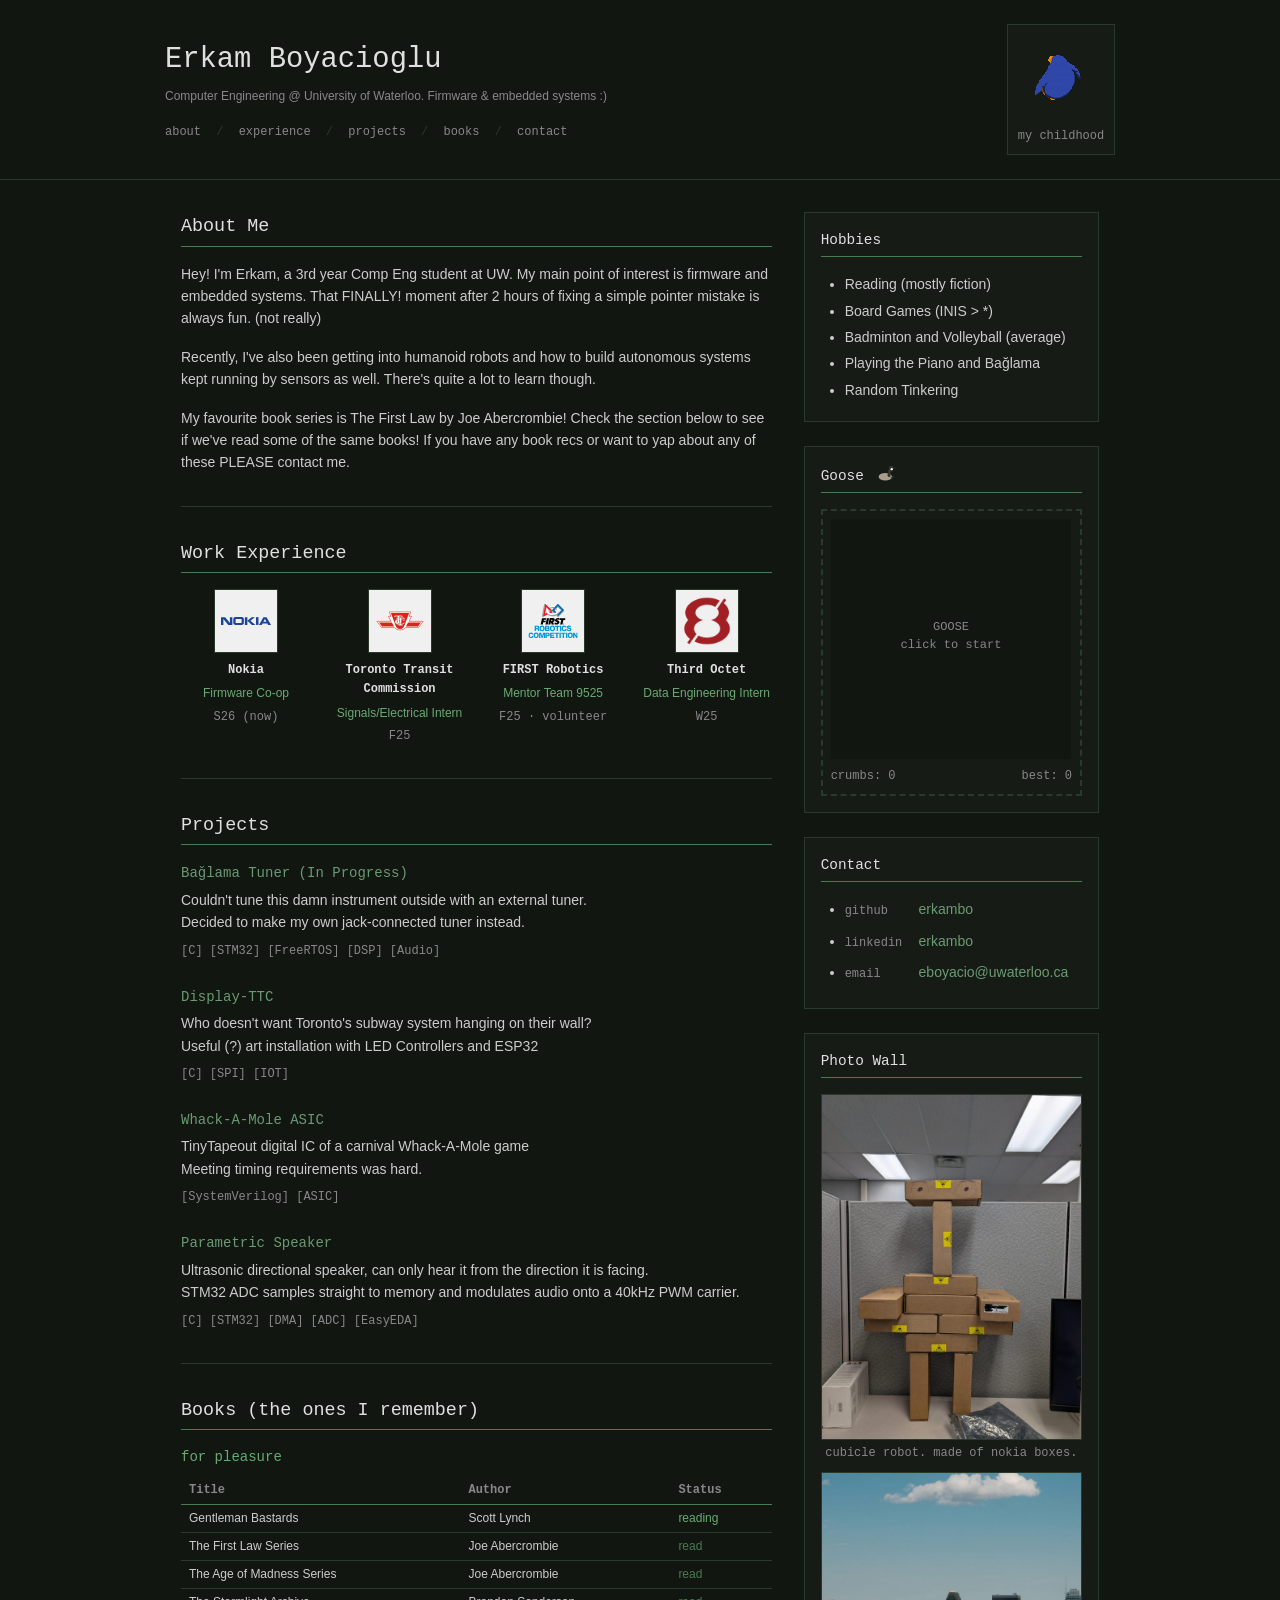
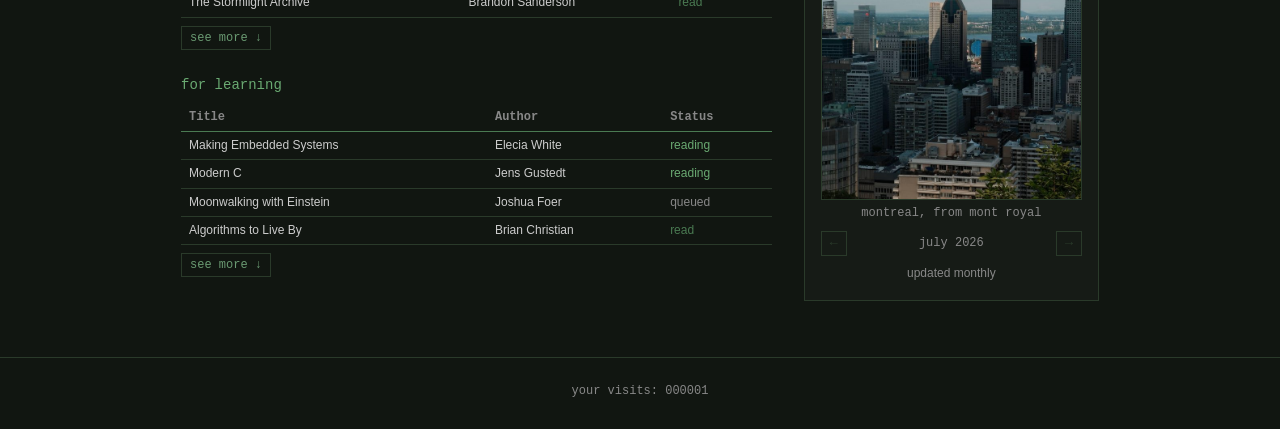
==== index.html @ 50c306fb "initial commit for personal website erkamboyacioglu.com" ====
<!DOCTYPE html>
<html lang="en">
<head>
  <meta charset="UTF-8">
  <meta name="viewport" content="width=device-width, initial-scale=1.0">
  <title>Erkam Boyacioglu</title>
  <meta name="description" content="Erkam Boyacioglu, Computer Engineering student at the University of Waterloo.">

  <!-- Link Posting -->
  <meta property="og:title" content="Erkam Boyacioglu">
  <meta property="og:description" content="Computer Engineering @ University of Waterloo. Firmware and embedded systems.">
  <meta property="og:type" content="website">
  <meta name="theme-color" content="#111611">

  <link rel="icon" href="images/favicon.svg" type="image/svg+xml">
  <link rel="stylesheet" href="style.css">
</head>
<body>

  <header class="header">
    <div class="header-inner">
      <div class="header-text">
        <h1>Erkam Boyacioglu</h1>
        <p class="tagline">Computer Engineering @ University of Waterloo. Firmware & embedded systems :)</p>
        <nav class="nav">
          <a href="#about">about</a>
          <span class="nav-sep">/</span>
          <a href="#experience">experience</a>
          <span class="nav-sep">/</span>
          <a href="#projects">projects</a>
          <span class="nav-sep">/</span>
          <a href="#books">books</a>
          <span class="nav-sep">/</span>
          <a href="#contact">contact</a>
        </nav>
      </div>
      <div class="penguin-box">
        <img class="header-penguin" src="images/penguin.gif" alt="dancing penguin">
        <span class="penguin-caption">my childhood</span>
      </div>
    </div>
  </header>

  <div class="page">
    <div class="layout">

      <main class="main">

        <section class="section" id="about">
          <h2>About Me</h2>
          <p>
            Hey! I'm Erkam, a 3rd year Comp Eng student at UW. My main point of interest is
            firmware and embedded systems. That FINALLY! moment after 2 hours of fixing a
            simple pointer mistake is always fun. (not really)
          </p>
          <p>
            Recently, I've also been getting into humanoid robots and how to build autonomous
            systems kept running by sensors as well. There's quite a lot to learn though.
          </p>
          <p>
            My favourite book series is The First Law by Joe Abercrombie! Check the section
            below to see if we've read some of the same books! If you have any book recs or
            want to yap about any of these PLEASE contact me.
          </p>
        </section>

        <section class="section" id="experience">
          <h2>Work Experience</h2>

          <div class="exp-strip">
            <div class="exp-item">
              <img class="job-logo" src="images/nokia.svg" alt="Nokia logo">
              <span class="exp-company">Nokia</span>
              <span class="exp-role">Firmware Co-op</span>
              <span class="exp-term">S26 (now)</span>
            </div>

            <div class="exp-item">
              <img class="job-logo" src="images/ttc.svg" alt="Toronto Transit Commission logo">
              <span class="exp-company">Toronto Transit Commission</span>
              <span class="exp-role">Signals/Electrical Intern</span>
              <span class="exp-term">F25</span>
            </div>

            <div class="exp-item">
              <img class="job-logo" src="images/first.svg" alt="FIRST Robotics Competition logo">
              <span class="exp-company">FIRST Robotics</span>
              <span class="exp-role">Mentor Team 9525</span>
              <span class="exp-term">F25 · volunteer</span>
            </div>

            <div class="exp-item">
              <img class="job-logo" src="images/thirdoctet.png" alt="Third Octet logo">
              <span class="exp-company">Third Octet</span>
              <span class="exp-role">Data Engineering Intern</span>
              <span class="exp-term">W25</span>
            </div>
          </div>
        </section>

        <section class="section" id="projects">
          <h2>Projects</h2>

          <div class="project">
            <a href="#" class="project-name">Bağlama Tuner (In Progress)</a>
            <p class="project-desc">
              Couldn't tune this damn instrument outside with an external tuner.<br>
              Decided to make my own jack-connected tuner instead.
            </p>
            <span class="project-tags">[C] [STM32] [FreeRTOS] [DSP] [Audio]</span>
          </div>

          <div class="project">
            <a href="https://github.com/erkambo/DisplayTTC" class="project-name" target="_blank" rel="noopener">Display-TTC</a>
            <p class="project-desc">
              Who doesn't want Toronto's subway system hanging on their wall?<br>
              Useful (?) art installation with LED Controllers and ESP32
            </p>
            <span class="project-tags">[C] [SPI] [IOT]</span>
          </div>

          <div class="project">
            <a href="https://github.com/erkambo/TT_Whack_A_Mole_SKY" class="project-name" target="_blank" rel="noopener">Whack-A-Mole ASIC</a>
            <p class="project-desc">
              TinyTapeout digital IC of a carnival Whack-A-Mole game <br>
              Meeting timing requirements was hard.
            </p>
            <span class="project-tags">[SystemVerilog] [ASIC]</span>
          </div>

          <div class="project">
            <a href="https://drive.google.com/drive/folders/1IisuDQECQvtYK-EaD0oUk9ZENFJvVL59?usp=sharing" class="project-name" target="_blank" rel="noopener">Parametric Speaker</a>
            <p class="project-desc">
              Ultrasonic directional speaker, can only hear it from the direction it is facing.<br>
              STM32 ADC samples straight to memory and modulates audio onto a 40kHz PWM carrier.
            </p>
            <span class="project-tags">[C] [STM32] [DMA] [ADC] [EasyEDA]</span>
          </div>
        </section>

        <section class="section" id="books">
          <h2>Books (the ones I remember)</h2>

          <div class="books-sub">
            <h3>for pleasure</h3>
            <table class="books-table">
              <thead>
                <tr>
                  <th>Title</th>
                  <th>Author</th>
                  <th>Status</th>
                </tr>
              </thead>
              <tbody>
                <tr>
                  <td>Gentleman Bastards</td>
                  <td>Scott Lynch</td>
                  <td class="status-reading">reading</td>
                </tr>
                <tr>
                  <td>The First Law Series</td>
                  <td>Joe Abercrombie</td>
                  <td class="status-read">read</td>
                </tr>
                <tr>
                  <td>The Age of Madness Series</td>
                  <td>Joe Abercrombie</td>
                  <td class="status-read">read</td>
                </tr>
                <tr>
                  <td>The Stormlight Archive</td>
                  <td>Brandon Sanderson</td>
                  <td class="status-read">read</td>
                </tr>
                <tr class="extra">
                  <td>3 Body Problem Series</td>
                  <td>Cixin Liu</td>
                  <td class="status-read">read</td>
                </tr>

                <tr class="extra">
                  <td>Hobbit + Lord of The Rings</td>
                  <td>J.R.R. Tolkien</td>
                  <td class="status-read">read</td>
                </tr>

                <tr class="extra">
                  <td>Crime and Punishment</td>
                  <td>Fyodor D.</td>
                  <td class="status-read">read</td>
                </tr>

                <tr class="extra">
                  <td>The Black Company Series</td>
                  <td>Glen Cook</td>
                  <td class="status-read">read</td>
                </tr>

                <tr class="extra">
                  <td>The Powdermage Series</td>
                  <td>Brian McClellan</td>
                  <td class="status-read">read</td>
                </tr>

                <tr class="extra">
                  <td>The Acts of Caine Series</td>
                  <td>Matthew Stover</td>
                  <td class="status-read">read</td>
                </tr>

                <tr class="extra">
                  <td>King of Thorns Series</td>
                  <td>Mark Lawrence</td>
                  <td class="status-read">read</td>
                </tr>


                <tr class="extra">
                  <td>Dune (Books 1-2)</td>
                  <td>Frank Herbert</td>
                  <td class="status-read">read</td>
                </tr>

                <tr class="extra">
                  <td>The Kite Runner + Thousand Splendid Suns</td>
                  <td>Khaled Hosseini</td>
                  <td class="status-read">read</td>
                </tr>

                <tr class="extra">
                  <td>1984</td>
                  <td>George Orwell</td>
                  <td class="status-read">read</td>
                </tr>

              
                <tr class="extra">
                  <td>Watership Down</td>
                  <td>Richard Adams</td>
                  <td class="status-read">read</td>
                </tr>

              
                <tr class="extra">
                  <td>World War Z</td>
                  <td>Max Brooks</td>
                  <td class="status-read">read</td>
                </tr>
            
                <tr class="extra">
                  <td>The Alchemist</td>
                  <td>Paulo Coelho</td>
                  <td class="status-read">read</td>
                </tr>
              

              </tbody>
            </table>
            <button class="see-more">see more ↓</button>
          </div>

          <div class="books-sub">
            <h3>for learning</h3>
            <table class="books-table">
              <thead>
                <tr>
                  <th>Title</th>
                  <th>Author</th>
                  <th>Status</th>
                </tr>
              </thead>
              <tbody>
                <tr>
                  <td>Making Embedded Systems</td>
                  <td>Elecia White</td>
                  <td class="status-reading">reading</td>
                </tr>
                <tr>
                  <td>Modern C</td>
                  <td>Jens Gustedt</td>
                  <td class="status-reading">reading</td>
                </tr>
                <tr>
                  <td>Moonwalking with Einstein</td>
                  <td>Joshua Foer</td>
                  <td class="status-queued">queued</td>
                </tr>
                <tr>
                  <td>Algorithms to Live By</td>
                  <td>Brian Christian</td>
                  <td class="status-read">read</td>
                </tr>

                <tr class="extra">
                  <td>Atomic Habits</td>
                  <td>James Clear</td>
                  <td class="status-read">read</td>
                </tr>

              </tbody>
            </table>
            <button class="see-more">see more ↓</button>
          </div>
        </section>

      </main>

      <aside class="sidebar">

        <div class="sidebar-block">
          <h2>Hobbies</h2>
          <ul>
            <li>Reading (mostly fiction)</li>
            <li>Board Games (INIS > *)</li>
            <li>Badminton and Volleyball (average)</li>
            <li>Playing the Piano and Bağlama</li>
            <li>Random Tinkering</li>
          </ul>
        </div>

        <div class="sidebar-block">
          <h2>Goose
            <svg class="goose-icon" viewBox="0 0 24 24" width="20" height="20" aria-hidden="true">
              <ellipse cx="10" cy="16.5" rx="8" ry="4.5" fill="#a89e8a"/>
              <path d="M16 17 L21 15.5 L17.5 18.5 Z" fill="#4a4a44"/>
              <path d="M14.5 15 Q14.5 9 16.5 7" stroke="#33332f" stroke-width="3.6" fill="none" stroke-linecap="round"/>
              <circle cx="17" cy="6" r="2.8" fill="#33332f"/>
              <path d="M19.6 5.2 L22.8 6 L19.6 6.8 Z" fill="#33332f"/>
              <circle cx="17.7" cy="7.4" r="1.4" fill="#f5f5f5"/>
            </svg>
          </h2>
          <div class="game-box">
            <canvas id="goose-canvas" width="480" height="480"></canvas>
            <div class="game-status">
              <span id="goose-score">crumbs: 0</span>
              <span id="goose-best">best: 0</span>
            </div>
            <form id="goose-entry" hidden>
              <label for="goose-initials">initials:</label>
              <input id="goose-initials" maxlength="3" size="3" autocomplete="off" placeholder="AAA">
              <button type="submit">ok</button>
            </form>
            <ol id="goose-board"></ol>
          </div>
        </div>

        <div class="sidebar-block" id="contact">
          <h2>Contact</h2>
          <ul class="contact-list">
            <li><span class="contact-label">github</span> <a href="https://github.com/erkambo" target="_blank" rel="noopener">erkambo</a></li>
            <li><span class="contact-label">linkedin</span> <a href="https://linkedin.com/in/erkambo" target="_blank" rel="noopener">erkambo</a></li>
            <li><span class="contact-label">email</span> <a href="mailto:eboyacio@uwaterloo.ca">eboyacio@uwaterloo.ca</a></li>
          </ul>
        </div>

        <div class="sidebar-block">
          <h2>Photo Wall</h2>
          <div id="wall-photos"></div>
          <div class="wall-nav">
            <button class="wall-arrow" id="wall-prev" aria-label="older wall">&larr;</button>
            <span id="wall-label"></span>
            <button class="wall-arrow" id="wall-next" aria-label="newer wall">&rarr;</button>
          </div>
          <p class="photo-caption">updated monthly</p>
        </div>

      </aside>

    </div>
  </div>

  <footer class="footer">
    <div class="hit-counter">your visits: <span id="hit-count">000000</span></div>
  </footer>

  <script src="script.js"></script>
</body>
</html>
---- style.css ----
:root {
  --bg: #111611;
  --bg-sidebar: #161b16;
  --border: #2a3a2a;
  --accent: #4a7a52;
  --accent-light: #6aaa72;
  --text: #cccccc;
  --text-muted: #888888;
  --text-heading: #e0e0e0;
  --link: #6a9a72;

  --space-xs: 4px;
  --space-sm: 8px;
  --space-md: 16px;
  --space-lg: 24px;
  --space-xl: 32px;
  --space-2xl: 48px;

  --font-heading: "Courier New", Courier, monospace;
  --font-body: Verdana, Geneva, sans-serif;
  --size-body: 0.875rem;
  --size-small: 0.75rem;
  --size-h1: 1.8rem;
  --size-h2: 1.15rem;
  --line-height: 1.6;
}

*, *::before, *::after {
  box-sizing: border-box;
  margin: 0;
  padding: 0;
}

body {
  background: var(--bg);
  color: var(--text);
  font-family: var(--font-body);
  font-size: var(--size-body);
  line-height: var(--line-height);
}

html {
  scroll-behavior: smooth;
}

a {
  color: var(--link);
  text-decoration: none;
}

a:hover {
  color: var(--accent-light);
  text-decoration: underline;
}

h1, h2, h3 {
  font-family: var(--font-heading);
  color: var(--text-heading);
  font-weight: normal;
}

h1 {
  font-size: var(--size-h1);
  margin-bottom: var(--space-xs);
}

h2 {
  font-size: var(--size-h2);
  border-bottom: 1px solid var(--accent);
  padding-bottom: var(--space-xs);
  margin-bottom: var(--space-md);
}

ul {
  list-style: none;
}

/* --- Header --- */

.header {
  border-bottom: 1px solid var(--border);
  padding: var(--space-lg) var(--space-md);
}

.header-inner {
  max-width: 950px;
  margin: 0 auto;
  display: flex;
  align-items: center;
  justify-content: space-between;
  gap: var(--space-md);
}

.penguin-box {
  flex-shrink: 0;
  display: flex;
  flex-direction: column;
  align-items: center;
  gap: var(--space-xs);
  border: 1px solid var(--border);
  background: var(--bg-sidebar);
  padding: var(--space-sm);
}

.header-penguin {
  width: 90px;
  display: block;
  image-rendering: pixelated;
}

.penguin-caption {
  font-family: var(--font-heading);
  font-size: var(--size-small);
  color: var(--text-muted);
}

.tagline {
  color: var(--text-muted);
  font-size: var(--size-small);
  margin-bottom: var(--space-md);
}

.nav {
  font-family: var(--font-heading);
  font-size: var(--size-small);
}

.nav a {
  color: var(--text-muted);
}

.nav a:hover {
  color: var(--accent-light);
}

.nav-sep {
  color: var(--border);
  margin: 0 var(--space-sm);
}

/* --- Layout --- */

.page {
  max-width: 950px;
  margin: 0 auto;
  padding: var(--space-xl) var(--space-md);
}

.layout {
  display: flex;
  gap: var(--space-xl);
}

.main {
  flex: 2;
  min-width: 0;
}

.sidebar {
  flex: 1;
  min-width: 0;
}

/* --- Main sections --- */

.section p + p {
  margin-top: var(--space-md);
}

.section {
  padding-bottom: var(--space-xl);
  margin-bottom: var(--space-xl);
  border-bottom: 1px solid var(--border);
}

.section:last-child {
  border-bottom: none;
  margin-bottom: 0;
}

/* --- Experience entries --- */

.exp-strip {
  display: flex;
  flex-wrap: wrap;
  gap: var(--space-md);
  justify-content: space-between;
}

.exp-item {
  display: flex;
  flex-direction: column;
  align-items: center;
  gap: var(--space-xs);
  text-align: center;
  width: 130px;
}

.job-logo {
  width: 64px;
  height: 64px;
  object-fit: contain;
  border: 1px solid var(--border);
  background: #f0f0f0; /* white badge so dark logos stay visible on the dark theme */
  padding: 6px;
  margin-bottom: var(--space-xs);
}

.exp-company {
  font-family: var(--font-heading);
  color: var(--text-heading);
  font-weight: bold;
  font-size: var(--size-small);
}

.exp-role {
  color: var(--accent-light);
  font-size: var(--size-small);
}

.exp-term {
  color: var(--text-muted);
  font-size: var(--size-small);
  font-family: var(--font-heading);
}

/* --- Project entries --- */

.project {
  margin-bottom: var(--space-lg);
}

.project:last-child {
  margin-bottom: 0;
}

.project-name {
  font-family: var(--font-heading);
  font-size: var(--size-body);
}

.project-desc {
  margin: var(--space-xs) 0;
}

.project-tags {
  color: var(--text-muted);
  font-family: var(--font-heading);
  font-size: var(--size-small);
}

/* --- Books table --- */

.books-sub {
  margin-bottom: var(--space-lg);
}

.books-sub:last-child {
  margin-bottom: 0;
}

.books-sub h3 {
  font-size: var(--size-body);
  color: var(--accent-light);
  margin-bottom: var(--space-sm);
}

.books-sub .extra {
  display: none;
}

.books-sub.expanded .extra {
  display: table-row;
}

.see-more {
  background: none;
  border: 1px solid var(--border);
  color: var(--link);
  font-family: var(--font-heading);
  font-size: var(--size-small);
  padding: var(--space-xs) var(--space-sm);
  margin-top: var(--space-sm);
  cursor: pointer;
}

.see-more:hover {
  color: var(--accent-light);
  border-color: var(--accent);
}

.books-table {
  width: 100%;
  border-collapse: collapse;
  font-size: var(--size-small);
}

.books-table th {
  font-family: var(--font-heading);
  color: var(--text-muted);
  text-align: left;
  border-bottom: 1px solid var(--accent);
  padding: var(--space-xs) var(--space-sm);
}

.books-table td {
  padding: var(--space-xs) var(--space-sm);
  border-bottom: 1px solid var(--border);
}

.books-table .status-read {
  color: var(--accent);
}

.books-table .status-reading {
  color: var(--accent-light);
}

.books-table .status-queued {
  color: var(--text-muted);
}

/* --- Sidebar blocks --- */

.sidebar-block {
  border: 1px solid var(--border);
  padding: var(--space-md);
  margin-bottom: var(--space-lg);
  background: var(--bg-sidebar);
}

.sidebar-block h2 {
  font-size: 0.9rem;
}

.sidebar-block ul {
  list-style: disc;
  padding-left: var(--space-lg);
}

.sidebar-block li {
  margin-bottom: var(--space-xs);
}

/* --- Game box --- */

.game-box {
  border: 2px dashed var(--border);
  padding: var(--space-sm);
  display: flex;
  flex-direction: column;
  align-items: center;
  gap: var(--space-sm);
  font-family: var(--font-heading);
  font-size: var(--size-small);
}

#goose-canvas {
  width: 240px; /* canvas is 480px internally, displayed at half size for crisp circles */
  max-width: 100%;
  background: var(--bg);
  touch-action: none;
  cursor: pointer;
}

.goose-icon {
  vertical-align: -3px;
  margin-left: var(--space-xs);
}

.game-status {
  width: 100%;
  display: flex;
  justify-content: space-between;
  color: var(--text-muted);
}

#goose-entry {
  width: 100%;
  display: flex;
  align-items: center;
  gap: var(--space-sm);
  color: var(--accent-light);
}

#goose-entry[hidden] {
  display: none; /* the display:flex above would otherwise override the hidden attribute */
}

#goose-entry input {
  width: 4ch;
  background: var(--bg);
  border: 1px solid var(--accent);
  color: var(--text-heading);
  font-family: var(--font-heading);
  font-size: var(--size-small);
  text-transform: uppercase;
  text-align: center;
  padding: var(--space-xs);
}

#goose-entry button {
  background: none;
  border: 1px solid var(--border);
  color: var(--link);
  font-family: var(--font-heading);
  font-size: var(--size-small);
  padding: var(--space-xs) var(--space-sm);
  cursor: pointer;
}

#goose-entry button:hover {
  color: var(--accent-light);
  border-color: var(--accent);
}

#goose-board {
  width: 100%;
  list-style: decimal;
  padding-left: var(--space-lg);
  color: var(--text);
  font-size: var(--size-small);
}

#goose-board:empty {
  display: none;
}

/* renders as "high scores — world" or "— this browser only" when offline */
#goose-board::before {
  content: "high scores — " attr(data-scope);
  display: block;
  margin: 0 0 var(--space-xs) calc(-1 * var(--space-lg));
  color: var(--text-muted);
  font-family: var(--font-heading);
}

#goose-board li {
  white-space: pre;
}

/* --- Photo wall --- */

.photo-placeholder {
  border: 1px solid var(--border);
  height: 150px;
  display: flex;
  align-items: center;
  justify-content: center;
  color: var(--text-muted);
  font-size: var(--size-small);
  margin-bottom: var(--space-sm);
}

.wall-figure {
  margin-bottom: var(--space-sm);
}

/* width/height attributes on the img give the browser the aspect ratio \ no fixed box height */
.wall-photo {
  display: block;
  width: 100%;
  height: auto;
  border: 1px solid var(--border);
}


.wall-figure figcaption {
  margin-top: var(--space-xs);
  color: var(--text-muted);
  font-size: var(--size-small);
  font-family: var(--font-heading);
  text-align: center;
}

.wall-nav {
  display: flex;
  justify-content: space-between;
  align-items: center;
  font-family: var(--font-heading);
  font-size: var(--size-small);
  color: var(--text-muted);
  margin-bottom: var(--space-sm);
}

.wall-arrow {
  background: none;
  border: 1px solid var(--border);
  color: var(--link);
  font-family: var(--font-heading);
  padding: var(--space-xs) var(--space-sm);
  cursor: pointer;
}

.wall-arrow:hover:not(:disabled) {
  color: var(--accent-light);
  border-color: var(--accent);
}

.wall-arrow:disabled {
  color: var(--border);
  cursor: default;
}

.photo-caption {
  color: var(--text-muted);
  font-size: var(--size-small);
  text-align: center;
}

/* --- Contact links --- */

.contact-list li {
  margin-bottom: var(--space-sm);
}

.contact-label {
  color: var(--text-muted);
  font-family: var(--font-heading);
  font-size: var(--size-small);
  display: inline-block;
  width: 70px;
}

/* --- Footer --- */

.footer {
  border-top: 1px solid var(--border);
  padding: var(--space-lg) var(--space-md);
  text-align: center;
  color: var(--text-muted);
  font-size: var(--size-small);
}

.hit-counter {
  font-family: var(--font-heading);
  margin-bottom: var(--space-xs);
}

/* --- Responsive --- */

@media (max-width: 700px) {
  .layout {
    flex-direction: column;
  }

  h1 {
    font-size: 1.4rem;
  }

  .job-header {
    flex-direction: column;
    gap: 0;
  }
}
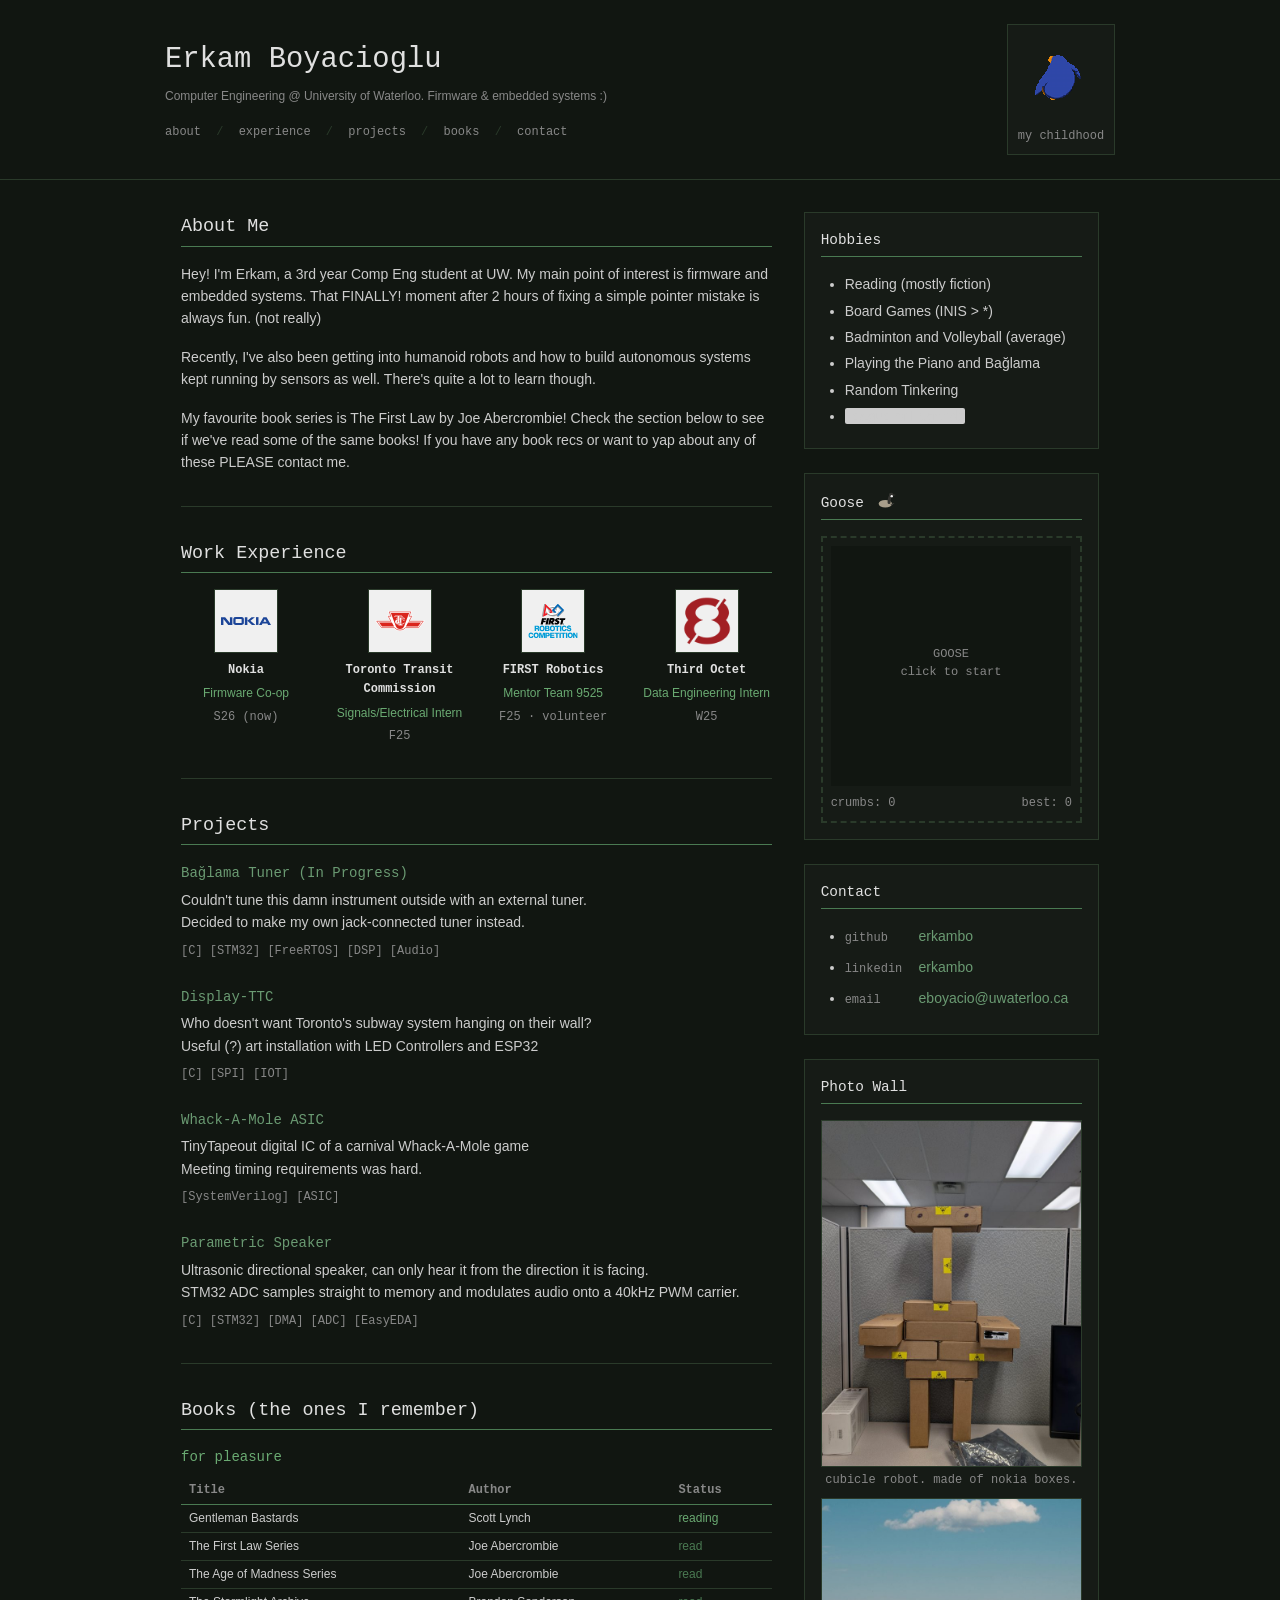
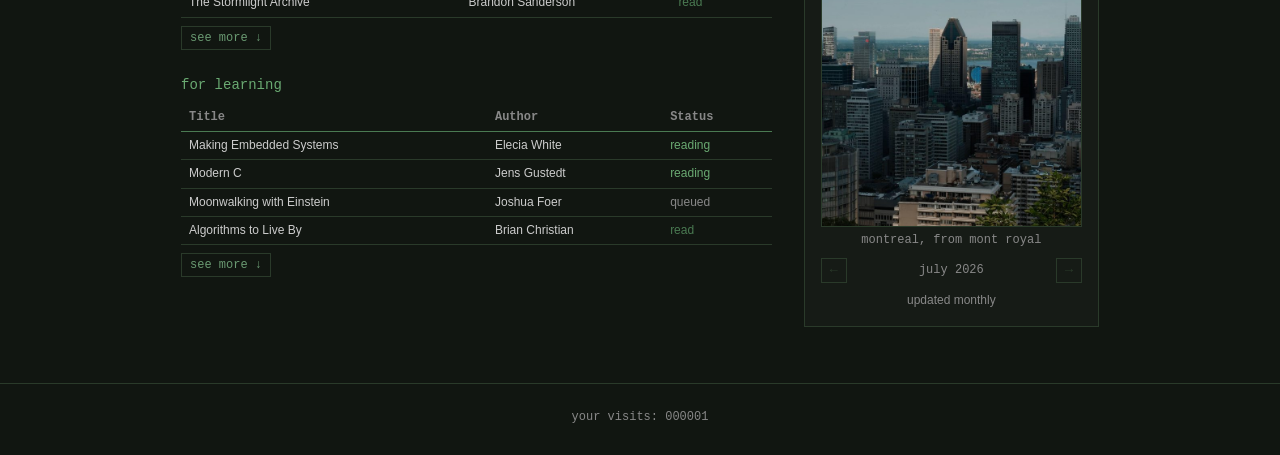
==== commit df09c65b: "Add spoiler box" ====
--- a/index.html
+++ b/index.html
@@ -315,6 +315,7 @@
             <li>Badminton and Volleyball (average)</li>
             <li>Playing the Piano and Bağlama</li>
             <li>Random Tinkering</li>
+            <li><span class="spoiler">League of Legends</span></li>
           </ul>
         </div>
 
--- a/style.css
+++ b/style.css
@@ -342,6 +342,19 @@
   margin-bottom: var(--space-xs);
 }
 
+.spoiler {
+  background: var(--text);
+  color: var(--text);
+  cursor: pointer;
+  user-select: none;
+  border-radius: 2px;
+}
+
+.spoiler.revealed {
+  background: transparent;
+  color: var(--text);
+}
+
 /* --- Game box --- */
 
 .game-box {
